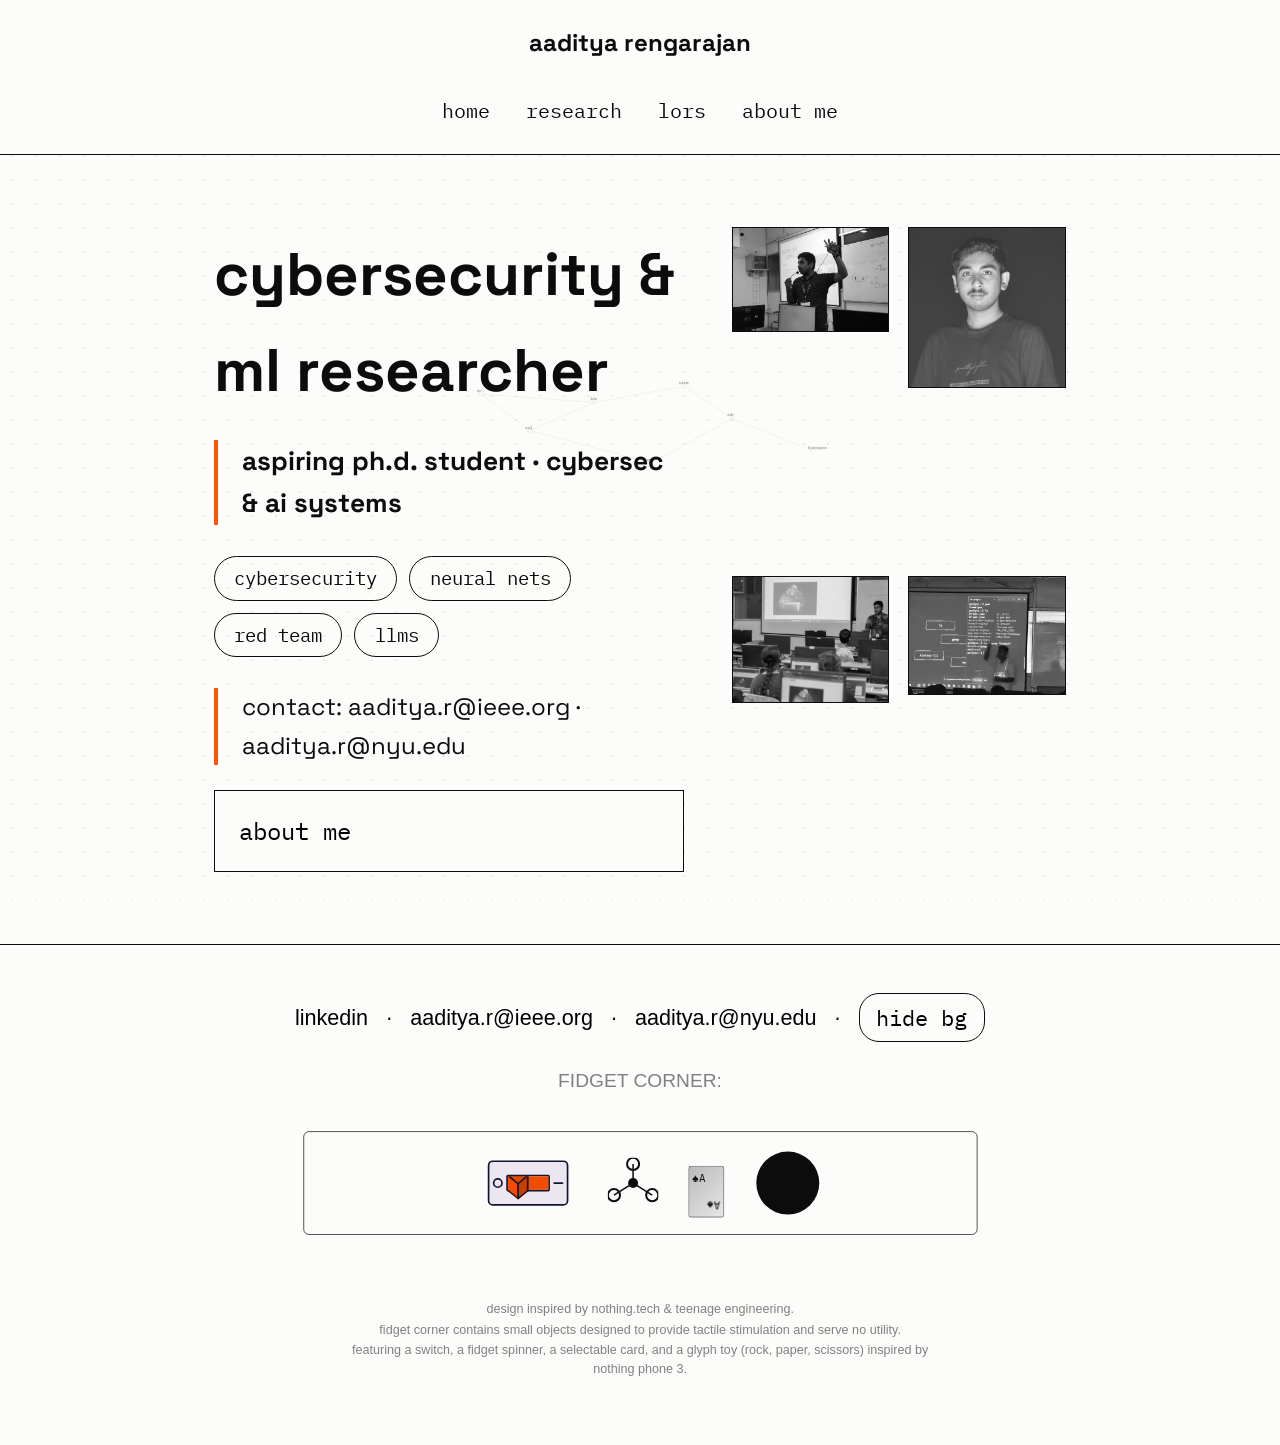
==== index.html @ 6dd67d94 "fresh commit – nuked & reset" ====
<!DOCTYPE html>
<html lang="en">
   <head>
      <meta charset="utf-8">
      <meta name="viewport" content="width=device-width,initial-scale=1">
      <title>aaditya rengarajan · cybersecurity & ai</title>
      <link href="https://fonts.googleapis.com/css2?family=Space+Grotesk:wght:400,700&family=IBM+Plex+Mono:wght:500&display=swap" rel="stylesheet">
      <link rel="stylesheet" href="styles.css"/>
   </head>
   <body class="modern">
      <!-- mesh for modern -->
      <svg class="mesh" viewBox="0 0 1584 396" preserveAspectRatio="none">
         <g>
            <line x1="400" y1="60" x2="520" y2="150"/>
            <line x1="520" y1="150" x2="680" y2="80"/>
            <line x1="400" y1="60" x2="680" y2="80"/>
            <line x1="680" y1="80" x2="900" y2="40"/>
            <line x1="520" y1="150" x2="820" y2="230"/>
            <line x1="820" y1="230" x2="1020" y2="120"/>
            <line x1="1020" y1="120" x2="1220" y2="200"/>
            <line x1="900" y1="40" x2="1020" y2="120"/>
            <circle cx="400" cy="60" r="6" data-repel="true"/>
            <circle cx="520" cy="150" r="6" data-repel="true"/>
            <circle cx="680" cy="80" r="6" data-repel="true"/>
            <circle cx="900" cy="40" r="6" data-repel="true"/>
            <circle cx="820" cy="230" r="6" data-repel="true"/>
            <circle cx="1020" cy="120" r="6" data-repel="true"/>
            <circle cx="1220" cy="200" r="6" data-repel="true"/>
         </g>
         <g>
            <text x="388" y="55">nn</text>
            <text x="508" y="145">ssl</text>
            <text x="668" y="75">ids</text>
            <text x="888" y="35">siem</text>
            <text x="808" y="225">otp</text>
            <text x="1008" y="115">xdr</text>
            <text x="1208" y="195">honeypot</text>
         </g>
      </svg>
      <!-- nav -->
      <nav>
         <h3>aaditya rengarajan</h3>
         <ul>
            <li><a href="#home">home</a></li>
            <li><a href="#research">research</a></li>
            <li><a href="#recommendations">lors</a></li>
            <li class="dropdown">
               <a style="cursor: crosshair;">about me</a>
               <div class="dropdown-content">
                  <a href="./Aaditya_Resume.pdf" target="_blank">resume</a>
                  <a href="./Aaditya_Portfolio.pdf" target="_blank">portfolio</a>
               </div>
            </li>
         </ul>
      </nav>
      <!-- home -->
      <section id="home" class="active">
         <div class="hero">
            <div class="hero-text">
               <h1>cybersecurity & ml researcher</h1>
               <h2>aspiring ph.d. student · cybersec & ai systems</h2>
               <div class="tags"><span class="tag">cybersecurity</span><span class="tag">neural nets</span><span class="tag">red team</span><span class="tag">llms</span></div>
               <p class="quoteblock">contact: aaditya.r@ieee.org · aaditya.r@nyu.edu</p>
               <button id="aboutBtn" style="font-family:'IBM Plex Mono',monospace;font-size:1rem;text-transform:lowercase;cursor:pointer;margin-top:-1rem;border:var(--border);padding:1rem;background:var(--bg);width: 100%;text-align: left;">about me</button>
               <div id="aboutModal"
                  style="position:fixed;inset:0;z-index:999;background:rgba(0,0,0,0.6);backdrop-filter:blur(6px);
                  display:none;align-items:center;justify-content:center;">
                  <div style="max-width:600px; padding:2rem; background: linear-gradient(rgba(255,255,255,.8), rgba(255,255,255,.8)), url('https://i.ibb.co/DHf7fNWf/image.png'); background-repeat:no-repeat; background-position:center center; background-size:cover; -webkit-background-size:cover; -moz-background-size:cover; -o-background-size:cover; border-radius:10px; overflow-y:auto; max-height:80vh; ">
                     <button id="closeModal" style="float:right;font-family:'IBM Plex Mono';border:none;background:none;font-size:1rem;cursor:pointer;">✕</button>
                     <h3 style="margin-bottom:1rem;">about me</h3>
                     <p>hi! i'm aaditya rengarajan — cybersecurity/ai researcher & engineer and incoming ms cybersecurity grad at nyu. my work sits at the crossroads of offensive security, agentic ai, and automation-first systems design.</p>
                     <p>over the past few years, i’ve contributed to a mix of gov-grade threat intelligence platforms, large-scale system automation tools, and privacy-preserving ml pipelines. alongside that, i’ve led cybersecurity education initiatives training over 500+ learners in real-world offensive security and python for cyber ops.</p>
                     <ul style="margin-top:1rem;font-size:.8rem;list-style:disc;padding-left:1.5rem;">
                        <li><strong>(6m) intel corporation</strong> – worked on automating operations research tasks within intel foundry using ml and deep rl; also designed an agentic ai framework architecture for internal workflows</li>
                        <li><strong>(2m) indian space research organization</strong> – modeled a new cyber threat intelligence framework using stix/taxii protocols and visualized ioc-based threats using graph analytics</li>
                        <li><strong>(3y) tactical cyberange simulations</strong> – developed a modular, extensible framework that aggregates and orchestrates offensive security tools for red-teamers; focused heavily on system design and architecture</li>
                        <li><strong>(1m+) equate petrochemical company</strong> – built a phishing trace-back tool and org-wide recon dashboard including dns mapping, device exposure tracking, and employee breach visibility</li>
                        <li><strong>(6m) information sharing and analysis center (isac)</strong> – built dark web monitoring systems and base IT systems</li>
                     </ul>
                  </div>
               </div>
            </div>
            <div class="gallery"><img src="me_2.jpg"><img src="me_1.png"><img src="educator_1.jpeg"><img src="educator_2.jpeg"></div>
         </div>
      </section>
      <!-- research -->
      <section id="research">
         <h2>selected papers</h2>
         <div class="paper-list">
            <div class="paper-item">
               <div class="paper-meta">
                  <span class="paper-year">2024</span>
                  <span class="paper-title">FLARE – Federated Learning & Resilient Encryption</span>
               </div>
               <div class="paper-abstract">
                  a framework for dynamic, privacy-preserving network defense that leverages federated learning and encrypted model updates to adapt to emerging threats in real time.
               </div>
               <div class="paper-keywords">
                  <span class="keyword">federated learning</span>
                  <span class="keyword">privacy-preservation</span>
                  <span class="keyword">encrypted model updates</span>
                  <span class="keyword">adaptive firewalls</span>
               </div>
               <div class="paper-links">
                  <a href="https://doi.org/10.1109/PuneCon63413.2024.10895282" target="_blank">paper</a>
               </div>
            </div>
            <div class="paper-item">
               <div class="paper-meta">
                  <span class="paper-year">2024</span>
                  <span class="paper-title">SHADOW – Systematic Heuristic Analysis & Detection</span>
               </div>
               <div class="paper-abstract">
                  automated deep web crawler identifies data leaks and alerts affected parties to strengthen cybersecurity posture.
               </div>
               <div class="paper-keywords">
                  <span class="keyword">deep web</span>
                  <span class="keyword">data leak prevention</span>
                  <span class="keyword">threat intelligence</span>
                  <span class="keyword">automation</span>
                  <span class="keyword">smart search techniques</span>
               </div>
               <div class="paper-links">
                  <a href="https://doi.org/10.1109/ICAMAC62387.2024.10828750" target="_blank">paper</a>
               </div>
            </div>
            <div class="paper-item">
               <div class="paper-meta">
                  <span class="paper-year">2024</span>
                  <span class="paper-title">CYBRANA – YARA/YAML-driven AI Firewall</span>
               </div>
               <div class="paper-abstract">
                  ai-powered system analyzes server logs and firewall data to detect, classify, and mitigate cyberattacks using known threat frameworks.
               </div>
               <div class="paper-keywords">
                  <span class="keyword">ai</span>
                  <span class="keyword">cyber attack detection</span>
                  <span class="keyword">log analysis</span>
                  <span class="keyword">network security</span>
                  <span class="keyword">MITRE</span>
               </div>
               <div class="paper-links">
                  <a href="https://doi.org/10.1109/CVMI61877.2024.10782249" target="_blank">paper</a>
               </div>
            </div>
         </div>
         <div class="external-links">
            <h3>view all work</h3>
            <a href="https://orcid.org/0009-0001-1157-059X" target="_blank">orcid</a>
            <a href="https://ieeexplore.ieee.org/author/836382877804723" target="_blank">ieee xplore</a>
            <a href="https://scholar.google.com/citations?user=JtOdgDUAAAAJ&hl=en&oi=ao" target="_blank">google scholar</a>
            <a href="https://www.webofscience.com/wos/author/record/LZH-9654-2025" target="_blank">web of science</a>
         </div>
      </section>
      <!-- lors -->
      <section id="recommendations">
         <h2>letters of recommendation</h2>
         <div class="lor-list">
            <div class="lor-item"><img class="logo" src="https://upload.wikimedia.org/wikipedia/commons/thumb/b/bd/Indian_Space_Research_Organisation_Logo.svg/1059px-Indian_Space_Research_Organisation_Logo.svg.png">mr. pavan kumar – scientist and head of security, isro <a href="LOR_Pavan_Kumar.pdf" target="_blank">view</a></div>
            <div class="lor-item"><img class="logo" src="https://i.ibb.co/39prdfQv/image.png">mr. harsh shah – founder, readmenow <a href="LOR_Harsh_Shah.pdf" target="_blank">view</a></div>
            <div class="lor-item"><img class="logo" src="https://www.psgsonscharities.org/favicon.png">dr. g. r. karpagam – professor, psg tech <a href="LOR_G_R_Karpagam.pdf" target="_blank">view</a></div>
            <div class="lor-item"><img class="logo" src="https://www.psgsonscharities.org/favicon.png">dr. g. sudha sadasivam – head of department, psg tech <a href="LOR_G_Sudha_Sadasivam.pdf" target="_blank">view</a></div>
            <div class="lor-item"><img class="logo" src="https://www.psgsonscharities.org/favicon.png">mr. a. c. ramesh – asst. professor, psg tech <a href="LOR_A_C_Ramesh.pdf" target="_blank">view</a></div>
            <div class="lor-item"><img class="logo" src="https://www.equate.com/wp-content/uploads/2018/07/equate-logo-1.png">mr. ismaiel al tamimi – hr, equate <a href="LOR_Ismaiel_Al_Tamimi.pdf" target="_blank">view</a></div>
         </div>
      </section>
      <footer style="padding: 2rem 1rem; font-family: sans-serif; text-align: center;">
        <div class="footer-controls" style="margin: auto;display: block;">

          <!-- links row -->
          <div style="display: flex; flex-wrap: wrap; gap: 0.75rem; justify-content: center; align-items: center; font-size: 0.9rem; margin-bottom: 1rem;">
            <a href="https://www.linkedin.com/in/aadityarengarajan/" target="_blank">linkedin</a>
            <span>·</span>
            <a href="mailto:aaditya.r@ieee.org" target="_blank">aaditya.r@ieee.org</a>
            <span>·</span>
            <a href="mailto:aaditya.r@nyu.edu" target="_blank">aaditya.r@nyu.edu</a>
            <span>·</span>
            <button class="bg-toggle" id="bgToggle" style="font-size: 0.9rem; padding: 0.4rem 0.7rem;">hide bg</button>
          </div>

          <!-- fidget corner label -->
          <div style="margin-bottom: 0.5rem; font-size: 0.8rem; text-transform: uppercase; color: gray;">fidget corner:</div>

          <!-- fidget toys -->
          <div id="fidgetCorner" style="display: flex; flex-wrap: wrap; justify-content: center; align-items: center; gap: 1rem; margin-bottom: 1rem;transform: scale(0.7);">
            
            <!-- switch -->
            <div class="switch-container" id="switchContainer" style="transform: scale(0.6);">
              <div class="switch-inner">
                <div class="switch-dot"></div>
                <label class="switch-label" id="switchLabel">
                  <input type="checkbox" class="switch-input" id="switchInput" />
                  <div class="switch-bg">
                    <div class="switch-arrow"><div></div></div>
                    <div class="switch-left"></div>
                    <div class="switch-right"></div>
                  </div>
                </label>
                <div class="switch-line"></div>
              </div>
            </div>

            <!-- spinner -->
            <svg id="spinner" viewBox="0 0 100 100" style="width: 60px; height: 60px;margin-right: 25px;">
              <circle cx="50" cy="50" r="10" fill="var(--fg)" />
              <circle cx="50" cy="12" r="12" fill="none" stroke="var(--fg)" stroke-width="4" />
              <circle cx="12" cy="74" r="12" fill="none" stroke="var(--fg)" stroke-width="4" />
              <circle cx="88" cy="74" r="12" fill="none" stroke="var(--fg)" stroke-width="4" />
              <line x1="50" y1="50" x2="50" y2="12" stroke="var(--fg)" stroke-width="3" />
              <line x1="50" y1="50" x2="12" y2="74" stroke="var(--fg)" stroke-width="3" />
              <line x1="50" y1="50" x2="88" y2="74" stroke="var(--fg)" stroke-width="3" />
            </svg>

            <!-- card -->
            <div class="cardDoor" id="cardDoor" style="transform: scale(0.75);margin-right: 5px;">
              <div class="card-back"></div>
            </div>

            <!-- glyph toy -->
            <div id="glyph">
              <div class="screen" id="scr" style="font-size: 2rem;">✊</div>
            </div>

          </div>

          <!-- footer note -->
          <div style="font-size: 0.75rem; color: gray; max-width: 90%; margin: auto;transform: scale(0.7);">
            design inspired by nothing.tech & teenage engineering.<br/>
            fidget corner contains small objects designed to provide tactile stimulation and serve no utility.<br/>
            featuring a switch, a fidget spinner, a selectable card, and a glyph toy (rock, paper, scissors) inspired by nothing phone 3.
          </div>

        </div>
      </footer>

      <!-- sounds -->
      <audio id="soundOn" src="https://www.soundjay.com/switch/switch-1.wav"></audio>
      <audio id="soundOff" src="https://www.soundjay.com/switch/switch-3.wav"></audio>
      <audio id="soundCardOpen" src="https://www.soundjay.com/mechanical/polaroid-camera-close-01.wav"></audio>
      <audio id="soundCardClose" src="https://www.soundjay.com/mechanical/polaroid-camera-open-01.wav"></audio>
      <script src="script.js"></script>
   </body>
</html>
---- styles.css ----
:root {
    --bg: #fcfcfa;
    --fg: #0c0c0c;
    --accent: #ff5500;
    --dot: rgba(0, 0, 0, .07);
    --border: 1px solid var(--fg);
    font-size: 24px
}

#glyph{
  width:90px;height:90px;background:var(--fg);border-radius:50%;
  display:flex;align-items:center;justify-content:center;cursor:pointer;
  transition:transform .15s;
}
#glyph:active{transform:scale(.92);}
.screen{
  font-size:3rem;line-height:1;color:var(--bg);user-select:none;
  -webkit-mask-image:radial-gradient(circle,#000 50%,transparent 41%);
          mask-image:radial-gradient(circle,#000 50%,transparent 41%);
  -webkit-mask-size:9px 9px;
          mask-size:9px 9px;
  -webkit-mask-repeat:repeat;mask-repeat:repeat;
}

body.dark {
    --bg: #0c0c0c;
    --fg: #fcfcfa;
    --dot: rgba(255, 255, 255, .1)
}

*,
*::before,
*::after {
    box-sizing: border-box;
    margin: 0;
    padding: 0
}

html {
    scroll-behavior: smooth
}

body {
    background: var(--bg);
    color: var(--fg);
    font-family: 'Space Grotesk', sans-serif;
    line-height: 1.6;
    min-height: 100vh;
    overflow-x: hidden;
    transition: .3s
}

body.modern::before {
    content: "";
    position: fixed;
    inset: 0;
    z-index: -3;
    background-image: radial-gradient(circle, var(--dot)1px, transparent 1px);
    background-size: 24px 24px;
    animation: grid 45s linear infinite
}

body.modern.hideBg::before {
    display: none
}

@keyframes grid {
    to {
        background-position: 300px 300px
    }
}

.mesh {
    position: fixed;
    top: 50%;
    left: 50%;
    transform: translate(-50%, -50%);
    pointer-events: none;
    z-index: -2;
    stroke: var(--fg);
    stroke-opacity: .12;
    stroke-width: 1;
    fill: none;
    animation: float 25s linear infinite alternate
}

.mesh text {
    fill: var(--fg);
    fill-opacity: .35;
    font-size: 10px;
    font-family: monospace
}

.mesh circle {
    cursor: pointer;
    transition: transform 0.3s ease
}

.mesh line {
    transition: stroke-opacity 0.3s ease
}

@keyframes float {
    0% {
        transform: translate(-53%, -52%)
    }

    100% {
        transform: translate(-47%, -48%)
    }
}

body.classic .mesh {
    display: none
}

body.hideBg .mesh {
    display: none
}

nav {
    display: flex;
    flex-direction: column;
    align-items: center;
    gap: 1.2rem;
    padding: 1rem 2rem;
    border-bottom: var(--border);
    background: var(--bg);
    position: sticky;
    top: 0;
    z-index: 10;
}

nav h3 {
    font-size: 1rem;
    font-weight: 700;
    text-transform: lowercase;
    text-align: center
}

nav ul {
    display: flex;
    gap: 1.5rem;
    list-style: none;
    margin: 0 auto;
    flex-wrap: wrap;
    justify-content: center
}

nav a {
    font-family: 'IBM Plex Mono', monospace;
    font-size: .85rem;
    text-transform: lowercase;
    text-decoration: none;
    border-bottom: 1px solid transparent;
    color: inherit;
    text-align: center
}

a:hover {
    border-color: var(--accent);
    color: var(--accent)
}

.dropdown {
    position: relative
}

.dropdown-content {
    display: none;
    position: absolute;
    background: var(--bg);
    border: var(--border);
    min-width: 120px;
    top: 100%;
    left: 0;
    z-index: 20
}

.dropdown:hover .dropdown-content {
    display: block
}

.dropdown-content a {
    display: block;
    padding: .5rem 1rem;
    border-bottom: none
}

.dropdown-content a:hover {
    background: var(--accent);
    color: #fff
}

@media(max-width:640px) {
    nav {
        flex-direction: column;
        text-align: center
    }

    nav ul {
        justify-content: center;
        margin-left: 0
    }
}

section {
    max-width: 900px;
    margin: 0 auto;
    padding: 3rem 1rem;
    display: none
}

section.active {
    display: block;
}

section h2 {
    font-size: 1.7rem;
    font-weight: 700;
    text-transform: lowercase;
    margin-bottom: 2rem;
    border-left: 4px solid var(--accent);
    padding-left: 1rem
}

.quoteblock {
    text-transform: lowercase;
    margin-bottom: 2rem;
    border-left: 4px solid var(--accent);
    padding-left: 1rem
}

.hero {
    display: flex;
    flex-direction: column-reverse;
    gap: 2rem
}

@media(min-width:700px) {
    .hero {
        flex-direction: row
    }
}

.hero-text h1 {
    font-size: clamp(1.5rem, 5.3vw, 2.5rem);
    text-transform: lowercase
}

.hero-text h2 {
    font-size: 1.1rem;
    margin: .9rem 0;
    text-transform: lowercase
}

.tags {
    display: flex;
    flex-wrap: wrap;
    gap: .5rem;
    margin: 1.3rem 0
}

.tag {
    font-size: .8rem;
    font-family: 'IBM Plex Mono', monospace;
    text-transform: lowercase;
    padding: .25rem .8rem;
    border: var(--border);
    border-radius: 2rem
}

.gallery {
    display: grid;
    grid-template-columns: repeat(2, 1fr);
    gap: .8rem
}

.gallery img {
    width: 100%;
    max-width: 300px;
    border: var(--border);
    object-fit: cover;
    filter: grayscale(1);
    transition: .3s
}

body.modern .gallery img:hover {
    filter: none;
    transform: scale(1.03)
}

body.classic .gallery img {
    filter: none;
    transition: none
}

details {
    margin: 2rem 0;
    border: var(--border);
    padding: 1rem;
    background: var(--bg);
    max-width: 20vw
}

details summary {
    font-family: 'IBM Plex Mono', monospace;
    font-size: 1rem;
    text-transform: lowercase;
    cursor: pointer;
    list-style: none
}

details summary::after {
    content: '+';
    float: right
}

details[open] summary::after {
    content: '−'
}

details p,
details ul {
    margin-top: 1rem;
    font-size: .8rem
}

details ul {
    list-style: disc;
    padding-left: 1.5rem
}

@media(max-width:640px) {
    details {
        max-width: 100vw
    }
}

.paper-list {
    display: flex;
    flex-direction: column;
    gap: 1.5rem
}

.paper-item {
    border: var(--border);
    padding: 1.5rem;
    border-radius: 8px;
    background: var(--bg)
}

.paper-meta {
    display: flex;
    align-items: center;
    gap: 1rem;
    margin-bottom: 1rem
}

.paper-year {
    font-family: 'IBM Plex Mono', monospace;
    font-size: .78rem;
    padding: .2rem .5rem;
    background: var(--accent);
    color: #fff;
    text-transform: uppercase;
    border-radius: 3px
}

.paper-title {
    font-weight: 600;
    text-transform: lowercase;
    font-size: 1.1rem
}

.paper-abstract {
    margin: 1rem 0;
    font-size: .9rem;
    color: #666
}

.paper-keywords {
    margin: 1rem 0
}

.keyword {
    font-size: .7rem;
    font-family: 'IBM Plex Mono', monospace;
    text-transform: lowercase;
    padding: .15rem .5rem;
    background: #f0f0f0;
    border-radius: 12px;
    margin-right: .5rem;
    margin-bottom: .5rem;
    display: inline-block
}

.paper-links a {
    font-family: 'IBM Plex Mono', monospace;
    font-size: .8rem;
    border-bottom: 1px solid var(--fg);
    margin-right: .6rem
}

.paper-links a:hover {
    color: var(--accent);
    border-color: var(--accent)
}

.external-links {
    margin-top: 2rem;
    text-align: center
}

.external-links h3 {
    margin-bottom: 1rem;
    font-size: 1.2rem;
    text-transform: lowercase
}

.external-links a {
    display: inline-block;
    margin: 0.5rem 1rem;
    padding: .5rem 1rem;
    border: var(--border);
    border-radius: 20px;
    text-decoration: none;
    font-family: 'IBM Plex Mono', monospace;
    font-size: .85rem;
    transition: .3s
}

.external-links a:hover {
    background: var(--accent);
    color: #fff
}

.logo {
    width: 44px;
    height: auto;
    object-fit: contain;
    border: var(--border);
    background: #fff;
    padding: 2px
}

.lor-list {
    display: flex;
    flex-direction: column;
    gap: 1.2rem
}

.lor-item {
    display: flex;
    align-items: center;
    gap: .8rem;
    border-bottom: var(--border);
    padding-bottom: .8rem;
    font-size: .95rem
}

.lor-item a {
    font-family: 'IBM Plex Mono', monospace;
    font-size: .8rem;
    border-bottom: 1px solid var(--fg)
}

.lor-item a:hover {
    color: var(--accent);
    border-color: var(--accent)
}

footer {
    text-align: center;
    font-size: .75rem;
    padding: 2rem 1rem;
    border-top: var(--border);
    position: relative;
    display: flex;
    flex-direction: column;
    align-items: center;
    gap: 1rem
}

a {
    color: black;
    text-decoration: none;
}

.footer-controls {
    display: flex;
    gap: 2rem;
    align-items: center;
    margin-bottom: 1rem
}

.bg-toggle {
    padding: .4rem .8rem;
    border: var(--border);
    background: var(--bg);
    cursor: pointer;
    border-radius: 20px;
    font-size: .8rem;
    font-family: 'IBM Plex Mono', monospace;
    transition: .3s
}

.bg-toggle:hover {
    background: var(--accent);
    color: #fff
}

/* fidget corner */
#fidgetCorner {
    display: flex;
    align-items: center;
    gap: 1rem;
    padding: .8rem;
    border: var(--border);
    border-radius: 8px;
    background: var(--bg);
    font-family: 'IBM Plex Mono', monospace;
    font-size: .7rem
}

/* Uiverse switch */
.switch-container {
    width: 192px;
    aspect-ratio: 16/9;
    border-radius: 12px;
    background: #ebe6ef;
    border: 4px solid #121331;
    transition: background .3s;
}

.switch-container.checked {
    background: #3a3347
}

.switch-inner {
    display: flex;
    height: 100%;
    width: 100%;
    padding: 0 8px;
    align-items: center;
    gap: 8px
}

.switch-dot {
    width: 24px;
    height: 24px;
    flex-shrink: 0;
    border-radius: 50%;
    border: 4px solid #121331
}

.switch-label {
    width: 100%;
    height: 40px;
    border: 4px solid #121331;
    border-radius: 4px;
    cursor: pointer;
    transform-origin: center;
}

.switch-label.checked {
    transform: scaleX(-1)
}

.switch-input {
    display: none
}

.switch-bg {
    width: 100%;
    height: 100%;
    background: #f24c00;
    position: relative
}

.switch-arrow {
    width: 0;
    height: 0;
    z-index: 20;
    border-left: 24px solid transparent;
    border-right: 24px solid transparent;
    border-top: 20px solid #121331;
    position: relative
}

.switch-arrow::before {
    content: "";
    position: absolute;
    width: 0;
    height: 0;
    border-left: 18px solid transparent;
    border-right: 18px solid transparent;
    border-top: 15px solid #e44901;
    top: -20px;
    left: -18px
}

.switch-left {
    width: 24px;
    height: 36px;
    z-index: 10;
    position: absolute;
    top: 9px;
    left: 0;
    background: #f24c00;
    border-right: 2px solid #121331;
    border-bottom: 4px solid #121331;
    transform: skewY(39deg)
}

.switch-right {
    width: 25px;
    height: 36px;
    z-index: 10;
    position: absolute;
    top: 9px;
    left: 24px;
    background: #c44002;
    border-right: 4px solid #121331;
    border-left: 2px solid #121331;
    border-bottom: 4px solid #121331;
    transform: skewY(-39deg)
}

.switch-line {
    width: 24px;
    height: 4px;
    flex-shrink: 0;
    background: #121331;
    border-radius: 2px
}

#spinner {
    width: 48px;
    height: 48px;
    cursor: pointer;
    transform: scale(1.2)
}

.fidget-spin {
    animation: spin 2s linear
}

@keyframes spin {
    from {
        transform: scale(1.2) rotate(0deg)
    }

    to {
        transform: scale(1.2) rotate(360deg)
    }
}

.cardDoor {
    width: 68px;
    height: 98px;
    border: var(--border);
    border-radius: 5px;
    background: linear-gradient(135deg, #bbb, #e6e6e6);
    cursor: pointer;
    position: relative;
    transform-origin: bottom left;
    transition: transform .4s;
    perspective: 1000px
}

.cardDoor.open {
    transform: rotateY(-25deg)
}

.cardDoor::before {
    content: "♠A";
    position: absolute;
    top: 4px;
    left: 6px;
    font-size: .9rem;
    font-family: 'IBM Plex Mono', monospace;
    color: #121212
}

.cardDoor::after {
    content: "A♠";
    position: absolute;
    bottom: 4px;
    right: 6px;
    font-size: .9rem;
    font-family: 'IBM Plex Mono', monospace;
    color: #121212;
    transform: rotate(180deg)
}

.cardDoor .card-back {
    position: absolute;
    top: 0;
    left: 0;
    width: 100%;
    height: 100%;
    background: linear-gradient(135deg, #d44, #a22);
    border-radius: 5px;
    transform: translateZ(-1px);
    opacity: 0;
    transition: opacity .4s
}

.cardDoor.open .card-back {
    opacity: 1
}

.small-label {
    opacity: .6;
    margin-right: 1rem
}
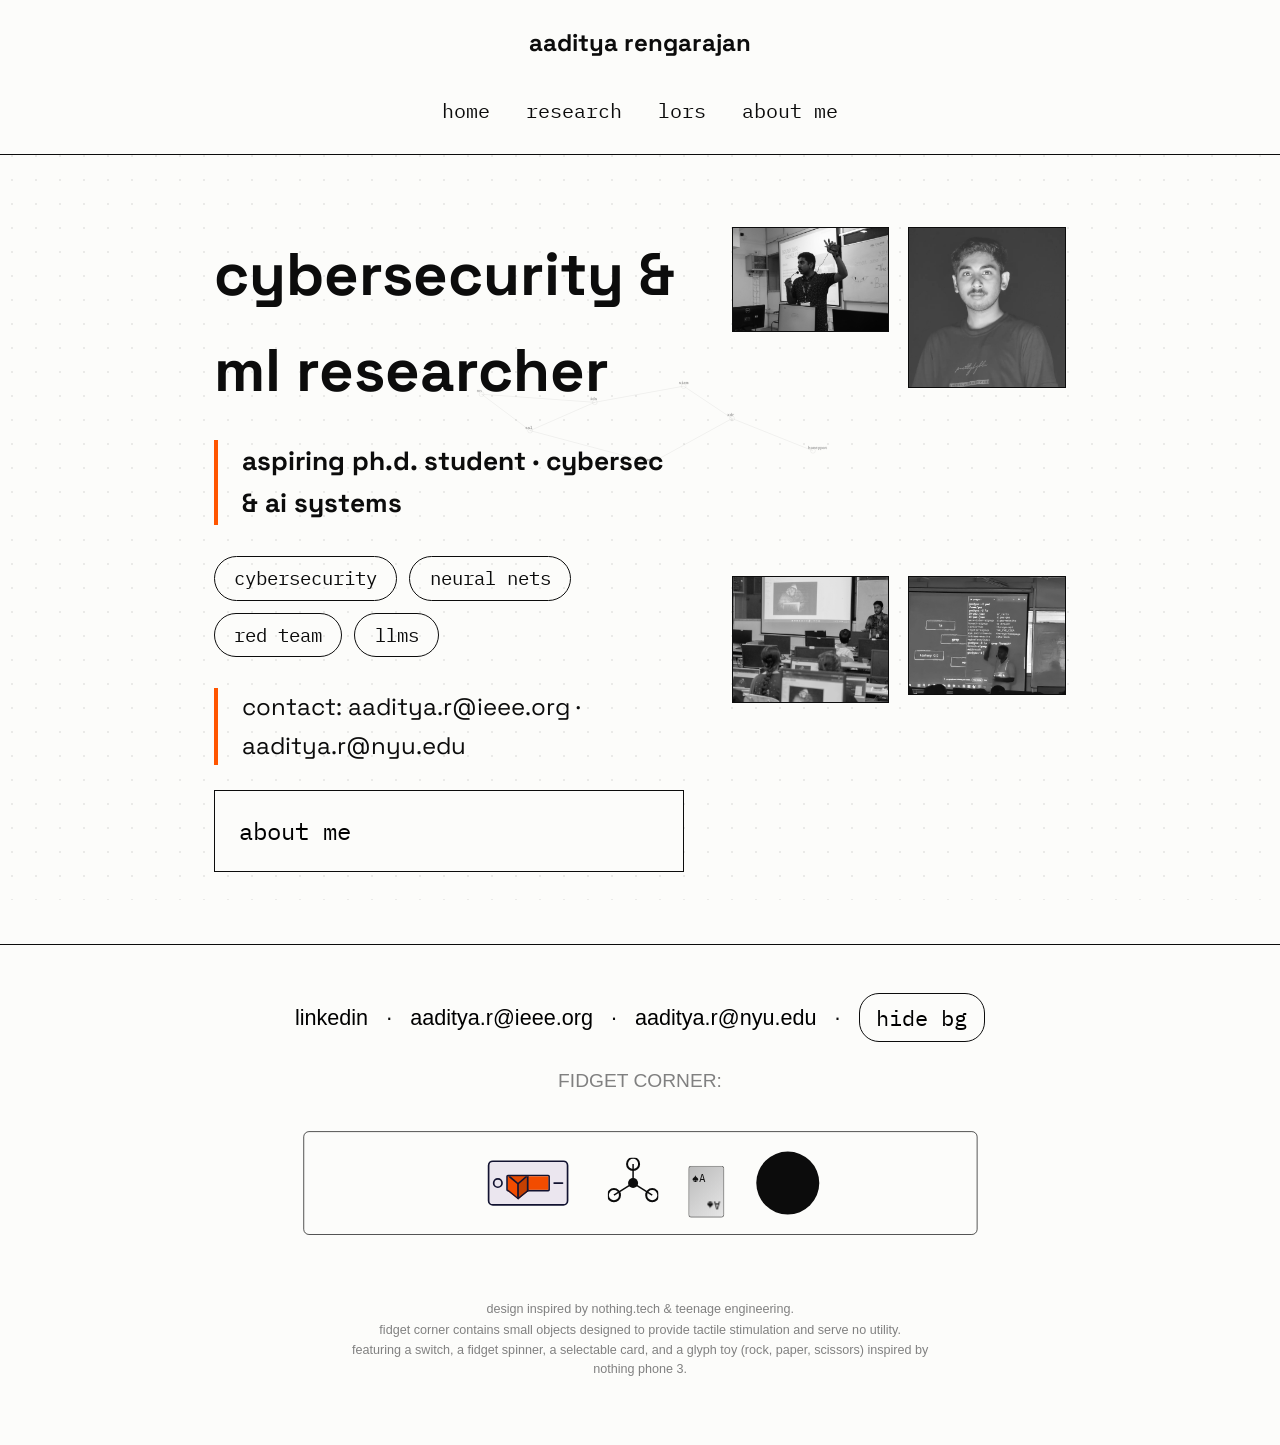
==== commit f6a2315f: "update psg logo" ====
--- a/index.html
+++ b/index.html
@@ -158,9 +158,9 @@
          <div class="lor-list">
             <div class="lor-item"><img class="logo" src="https://upload.wikimedia.org/wikipedia/commons/thumb/b/bd/Indian_Space_Research_Organisation_Logo.svg/1059px-Indian_Space_Research_Organisation_Logo.svg.png">mr. pavan kumar – scientist and head of security, isro <a href="LOR_Pavan_Kumar.pdf" target="_blank">view</a></div>
             <div class="lor-item"><img class="logo" src="https://i.ibb.co/39prdfQv/image.png">mr. harsh shah – founder, readmenow <a href="LOR_Harsh_Shah.pdf" target="_blank">view</a></div>
-            <div class="lor-item"><img class="logo" src="https://www.psgsonscharities.org/favicon.png">dr. g. r. karpagam – professor, psg tech <a href="LOR_G_R_Karpagam.pdf" target="_blank">view</a></div>
-            <div class="lor-item"><img class="logo" src="https://www.psgsonscharities.org/favicon.png">dr. g. sudha sadasivam – head of department, psg tech <a href="LOR_G_Sudha_Sadasivam.pdf" target="_blank">view</a></div>
-            <div class="lor-item"><img class="logo" src="https://www.psgsonscharities.org/favicon.png">mr. a. c. ramesh – asst. professor, psg tech <a href="LOR_A_C_Ramesh.pdf" target="_blank">view</a></div>
+            <div class="lor-item"><img class="logo" src="https://upload.wikimedia.org/wikipedia/en/e/eb/PSG_College_of_Technology_logo.png">dr. g. r. karpagam – professor, psg tech <a href="LOR_G_R_Karpagam.pdf" target="_blank">view</a></div>
+            <div class="lor-item"><img class="logo" src="https://upload.wikimedia.org/wikipedia/en/e/eb/PSG_College_of_Technology_logo.png">dr. g. sudha sadasivam – head of department, psg tech <a href="LOR_G_Sudha_Sadasivam.pdf" target="_blank">view</a></div>
+            <div class="lor-item"><img class="logo" src="https://upload.wikimedia.org/wikipedia/en/e/eb/PSG_College_of_Technology_logo.png">mr. a. c. ramesh – asst. professor, psg tech <a href="LOR_A_C_Ramesh.pdf" target="_blank">view</a></div>
             <div class="lor-item"><img class="logo" src="https://www.equate.com/wp-content/uploads/2018/07/equate-logo-1.png">mr. ismaiel al tamimi – hr, equate <a href="LOR_Ismaiel_Al_Tamimi.pdf" target="_blank">view</a></div>
          </div>
       </section>
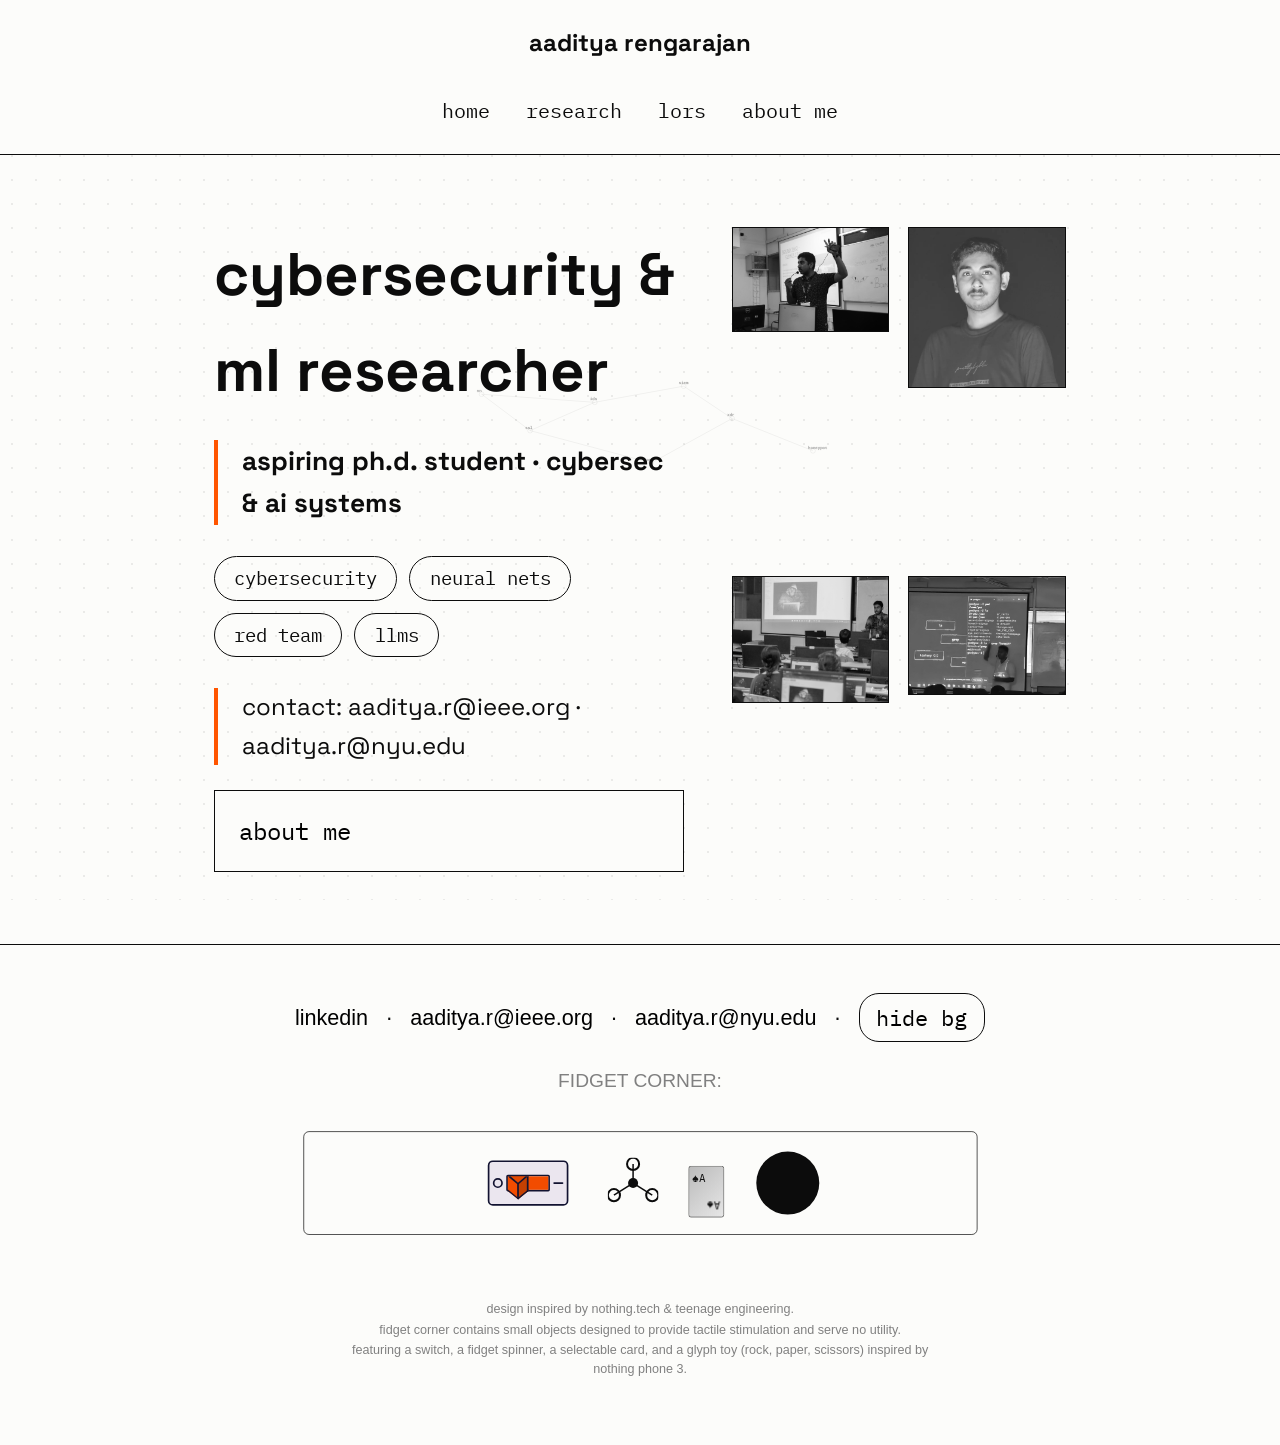
==== commit edbb54c0: "add ats-friendly resume" ====
--- a/index.html
+++ b/index.html
@@ -47,8 +47,9 @@
             <li class="dropdown">
                <a style="cursor: crosshair;">about me</a>
                <div class="dropdown-content">
-                  <a href="./Aaditya_Resume.pdf" target="_blank">resume</a>
+                  <a href="./Aaditya_ATS_Resume.pdf" target="_blank">resume</a>
                   <a href="./Aaditya_Portfolio.pdf" target="_blank">portfolio</a>
+                  <a href="./Aaditya_Resume.pdf" target="_blank">designer resume</a>
                </div>
             </li>
          </ul>
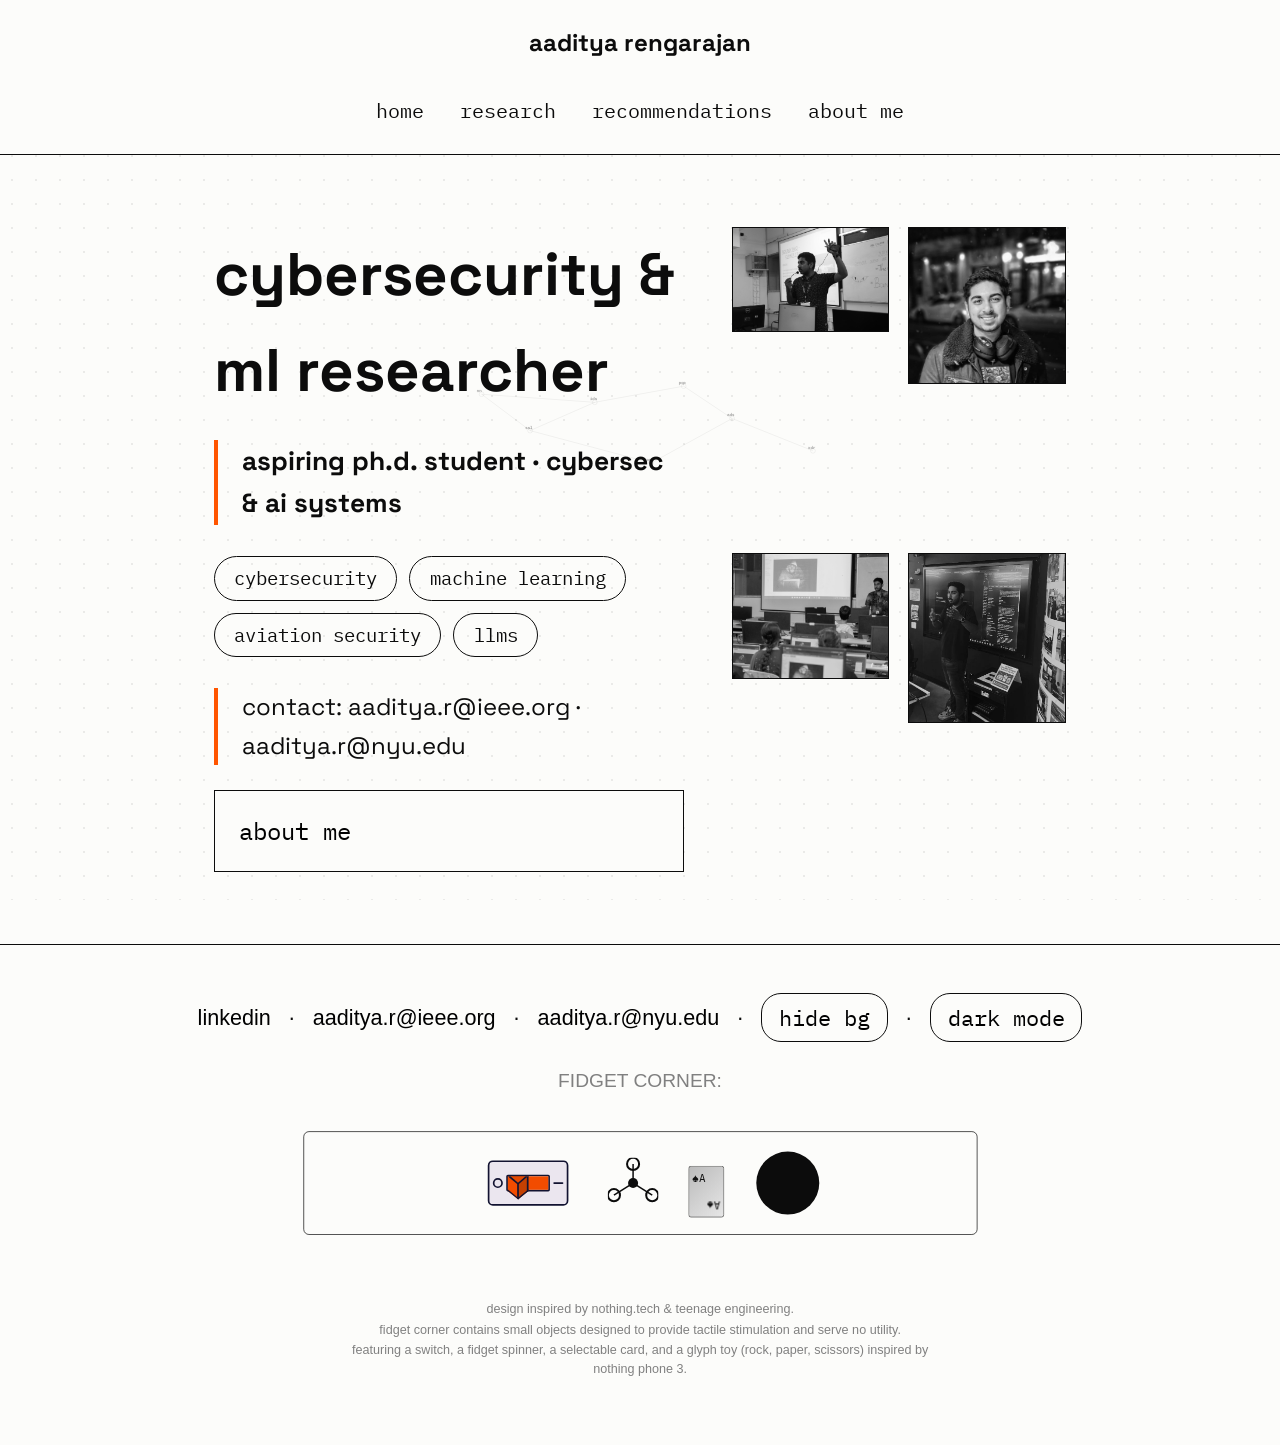
==== commit d5cca945: "dark mode + lor rename + update images" ====
--- a/index.html
+++ b/index.html
@@ -31,10 +31,10 @@
             <text x="388" y="55">nn</text>
             <text x="508" y="145">ssl</text>
             <text x="668" y="75">ids</text>
-            <text x="888" y="35">siem</text>
+            <text x="888" y="35">pqc</text>
             <text x="808" y="225">otp</text>
-            <text x="1008" y="115">xdr</text>
-            <text x="1208" y="195">honeypot</text>
+            <text x="1008" y="115">ads</text>
+            <text x="1208" y="195">xdr</text>
          </g>
       </svg>
       <!-- nav -->
@@ -43,15 +43,48 @@
          <ul>
             <li><a href="#home">home</a></li>
             <li><a href="#research">research</a></li>
-            <li><a href="#recommendations">lors</a></li>
+            <li><a href="#recommendations">recommendations</a></li>
             <li class="dropdown">
                <a style="cursor: crosshair;">about me</a>
                <div class="dropdown-content">
-                  <a href="./Aaditya_ATS_Resume.pdf" target="_blank">resume</a>
-                  <a href="./Aaditya_Portfolio.pdf" target="_blank">portfolio</a>
-                  <a href="./Aaditya_Resume.pdf" target="_blank">designer resume</a>
+                  <a href="./Aaditya_ATS_Resume.pdf" 
+                     target="_blank"
+                     style="display: block; padding: 12px 15px; text-decoration: none; color: #333; border-bottom: 1px solid #eee; transition: background-color 0.3s ease;"
+                     onmouseover="this.style.backgroundColor='#f0f0f0'"
+                     onmouseout="this.style.backgroundColor='transparent'">
+                     <span style="display: block; font-weight: 500; margin-bottom: 3px;">resume</span>
+                     <span style="display: block; font-size: 11px; color: #666; line-height: 1.3;">for industry recruiters</span>
+                  </a>
+                  
+                  <a href="./Aaditya_CV.pdf" 
+                     target="_blank"
+                     style="display: block; padding: 12px 15px; text-decoration: none; color: #333; border-bottom: 1px solid #eee; transition: background-color 0.3s ease;"
+                     onmouseover="this.style.backgroundColor='#f0f0f0'"
+                     onmouseout="this.style.backgroundColor='transparent'">
+                     <span style="display: block; font-weight: 500; margin-bottom: 3px;">CV</span>
+                     <span style="display: block; font-size: 11px; color: #666; line-height: 1.3;">for academic evaluators</span>
+                  </a>
+                  
+                  <a href="./Aaditya_Portfolio.pdf" 
+                     target="_blank"
+                     style="display: block; padding: 12px 15px; text-decoration: none; color: #333; border-bottom: 1px solid #eee; transition: background-color 0.3s ease;"
+                     onmouseover="this.style.backgroundColor='#f0f0f0'"
+                     onmouseout="this.style.backgroundColor='transparent'">
+                     <span style="display: block; font-weight: 500; margin-bottom: 3px;">portfolio</span>
+                     <span style="display: block; font-size: 11px; color: #666; line-height: 1.3;">for freelance recruiters</span>
+                  </a>
+                  
+                  <a href="./Aaditya_Resume.pdf" 
+                     target="_blank"
+                     style="display: block; padding: 12px 15px; text-decoration: none; color: #333; transition: background-color 0.3s ease;"
+                     onmouseover="this.style.backgroundColor='#f0f0f0'"
+                     onmouseout="this.style.backgroundColor='transparent'">
+                     <span style="display: block; font-weight: 500; margin-bottom: 3px;">designer resume</span>
+                     <span style="display: block; font-size: 11px; color: #666; line-height: 1.3;">for freelance recruiters</span>
+                  </a>
                </div>
             </li>
+
          </ul>
       </nav>
       <!-- home -->
@@ -60,28 +93,28 @@
             <div class="hero-text">
                <h1>cybersecurity & ml researcher</h1>
                <h2>aspiring ph.d. student · cybersec & ai systems</h2>
-               <div class="tags"><span class="tag">cybersecurity</span><span class="tag">neural nets</span><span class="tag">red team</span><span class="tag">llms</span></div>
+               <div class="tags"><span class="tag">cybersecurity</span><span class="tag">machine learning</span><span class="tag">aviation security</span><span class="tag">llms</span></div>
                <p class="quoteblock">contact: aaditya.r@ieee.org · aaditya.r@nyu.edu</p>
                <button id="aboutBtn" style="font-family:'IBM Plex Mono',monospace;font-size:1rem;text-transform:lowercase;cursor:pointer;margin-top:-1rem;border:var(--border);padding:1rem;background:var(--bg);width: 100%;text-align: left;">about me</button>
                <div id="aboutModal"
-                  style="position:fixed;inset:0;z-index:999;background:rgba(0,0,0,0.6);backdrop-filter:blur(6px);
-                  display:none;align-items:center;justify-content:center;">
-                  <div style="max-width:600px; padding:2rem; background: linear-gradient(rgba(255,255,255,.8), rgba(255,255,255,.8)), url('https://i.ibb.co/DHf7fNWf/image.png'); background-repeat:no-repeat; background-position:center center; background-size:cover; -webkit-background-size:cover; -moz-background-size:cover; -o-background-size:cover; border-radius:10px; overflow-y:auto; max-height:80vh; ">
+                 style="position:fixed;inset:0;z-index:999;background:rgba(0,0,0,0.6);backdrop-filter:blur(6px);
+                 display:none;align-items:center;justify-content:center;">
+                 <div style="max-width:600px; padding:2rem; background: var(--bg) url('https://i.ibb.co/DHf7fNWf/image.png') no-repeat center center; background-size:cover; -webkit-background-size:cover; -moz-background-size:cover; -o-background-size:cover; border-radius:10px; overflow-y:auto; max-height:80vh; color:var(--fg);">
                      <button id="closeModal" style="float:right;font-family:'IBM Plex Mono';border:none;background:none;font-size:1rem;cursor:pointer;">✕</button>
                      <h3 style="margin-bottom:1rem;">about me</h3>
-                     <p>hi! i'm aaditya rengarajan — cybersecurity/ai researcher & engineer and incoming ms cybersecurity grad at nyu. my work sits at the crossroads of offensive security, agentic ai, and automation-first systems design.</p>
+                     <p>hi! i'm aaditya rengarajan, cybersecurity/ai researcher & engineer and a ms cybersecurity grad at nyu. my work sits at the crossroads of offensive security, agentic ai, and automation-first systems design.</p>
                      <p>over the past few years, i’ve contributed to a mix of gov-grade threat intelligence platforms, large-scale system automation tools, and privacy-preserving ml pipelines. alongside that, i’ve led cybersecurity education initiatives training over 500+ learners in real-world offensive security and python for cyber ops.</p>
                      <ul style="margin-top:1rem;font-size:.8rem;list-style:disc;padding-left:1.5rem;">
-                        <li><strong>(6m) intel corporation</strong> – worked on automating operations research tasks within intel foundry using ml and deep rl; also designed an agentic ai framework architecture for internal workflows</li>
-                        <li><strong>(2m) indian space research organization</strong> – modeled a new cyber threat intelligence framework using stix/taxii protocols and visualized ioc-based threats using graph analytics</li>
-                        <li><strong>(3y) tactical cyberange simulations</strong> – developed a modular, extensible framework that aggregates and orchestrates offensive security tools for red-teamers; focused heavily on system design and architecture</li>
-                        <li><strong>(1m+) equate petrochemical company</strong> – built a phishing trace-back tool and org-wide recon dashboard including dns mapping, device exposure tracking, and employee breach visibility</li>
-                        <li><strong>(6m) information sharing and analysis center (isac)</strong> – built dark web monitoring systems and base IT systems</li>
+                        <li style="color: var(--bg);"><strong>(6m) intel corporation</strong> – worked on automating operations research tasks within intel foundry using ml and deep rl; also designed an agentic ai framework architecture for internal workflows</li>
+                        <li style="color: var(--bg);"><strong>(2m) indian space research organization</strong> – modeled a new cyber threat intelligence framework using stix/taxii protocols and visualized ioc-based threats using graph analytics</li>
+                        <li style="color: var(--bg);"><strong>(3y) tactical cyberange simulations</strong> – developed a modular, extensible framework that aggregates and orchestrates offensive security tools for red-teamers; focused heavily on system design and architecture</li>
+                        <li style="color: var(--bg);"><strong>(1m+) equate petrochemical company</strong> – built a phishing trace-back tool and org-wide recon dashboard including dns mapping, device exposure tracking, and employee breach visibility</li>
+                        <li style="color: var(--bg);"><strong>(6m) information sharing and analysis center (isac)</strong> – built dark web monitoring systems and base IT systems</li>
                      </ul>
                   </div>
                </div>
             </div>
-            <div class="gallery"><img src="me_2.jpg"><img src="me_1.png"><img src="educator_1.jpeg"><img src="educator_2.jpeg"></div>
+            <div class="gallery"><img src="me_2.jpg"><img src="me_1.jpeg"><img src="educator_1.jpeg"><img src="educator_3.png"></div>
          </div>
       </section>
       <!-- research -->
@@ -153,11 +186,11 @@
             <a href="https://www.webofscience.com/wos/author/record/LZH-9654-2025" target="_blank">web of science</a>
          </div>
       </section>
-      <!-- lors -->
+      <!-- recommendations -->
       <section id="recommendations">
          <h2>letters of recommendation</h2>
          <div class="lor-list">
-            <div class="lor-item"><img class="logo" src="https://upload.wikimedia.org/wikipedia/commons/thumb/b/bd/Indian_Space_Research_Organisation_Logo.svg/1059px-Indian_Space_Research_Organisation_Logo.svg.png">mr. pavan kumar – scientist and head of security, isro <a href="LOR_Pavan_Kumar.pdf" target="_blank">view</a></div>
+            <div class="lor-item"><img class="logo" src="https://encrypted-tbn0.gstatic.com/images?q=tbn:ANd9GcSU8rXa5cfGd4nAGTj9whvNeOMIBAvDfw6tUQ&s">mr. pavan kumar – scientist and head of security, isro <a href="LOR_Pavan_Kumar.pdf" target="_blank">view</a></div>
             <div class="lor-item"><img class="logo" src="https://i.ibb.co/39prdfQv/image.png">mr. harsh shah – founder, readmenow <a href="LOR_Harsh_Shah.pdf" target="_blank">view</a></div>
             <div class="lor-item"><img class="logo" src="https://upload.wikimedia.org/wikipedia/en/e/eb/PSG_College_of_Technology_logo.png">dr. g. r. karpagam – professor, psg tech <a href="LOR_G_R_Karpagam.pdf" target="_blank">view</a></div>
             <div class="lor-item"><img class="logo" src="https://upload.wikimedia.org/wikipedia/en/e/eb/PSG_College_of_Technology_logo.png">dr. g. sudha sadasivam – head of department, psg tech <a href="LOR_G_Sudha_Sadasivam.pdf" target="_blank">view</a></div>
@@ -177,6 +210,8 @@
             <a href="mailto:aaditya.r@nyu.edu" target="_blank">aaditya.r@nyu.edu</a>
             <span>·</span>
             <button class="bg-toggle" id="bgToggle" style="font-size: 0.9rem; padding: 0.4rem 0.7rem;">hide bg</button>
+            <span>·</span>
+            <button class="bg-toggle" id="darkToggle" style="font-size: 0.9rem; padding: 0.4rem 0.7rem;">dark mode</button>
           </div>
 
           <!-- fidget corner label -->
--- a/styles.css
+++ b/styles.css
@@ -14,7 +14,7 @@
 }
 #glyph:active{transform:scale(.92);}
 .screen{
-  font-size:3rem;line-height:1;color:var(--bg);user-select:none;
+  font-size:3rem;line-height:1;color:var(--bg)!important;user-select:none;
   -webkit-mask-image:radial-gradient(circle,#000 50%,transparent 41%);
           mask-image:radial-gradient(circle,#000 50%,transparent 41%);
   -webkit-mask-size:9px 9px;
@@ -388,7 +388,8 @@
     font-family: 'IBM Plex Mono', monospace;
     text-transform: lowercase;
     padding: .15rem .5rem;
-    background: #f0f0f0;
+    background: var(--bg);
+    color: var(--fg);
     border-radius: 12px;
     margin-right: .5rem;
     margin-bottom: .5rem;
@@ -714,4 +715,35 @@
 .small-label {
     opacity: .6;
     margin-right: 1rem
+}
+
+body.dark {
+  --bg: #0d0d0d;
+  --fg: #f0f0f0;
+  --border: 1px solid #333;
+  background: #0d0d0d;
+  color: #f0f0f0;
+}
+
+body.dark nav,
+body.dark .dropdown-content {
+  background: #111;
+  color: #f0f0f0;
+}
+
+body.dark *{
+  color: #f0f0f0;
+}
+
+body.dark .dropdown-content a {
+  color: #ccc;
+  border-bottom-color: #333;
+}
+
+body.dark #aboutModal > div {
+  filter: invert(1);
+}
+
+body.dark #aboutModal > div * {
+  filter: invert(1);
 }
